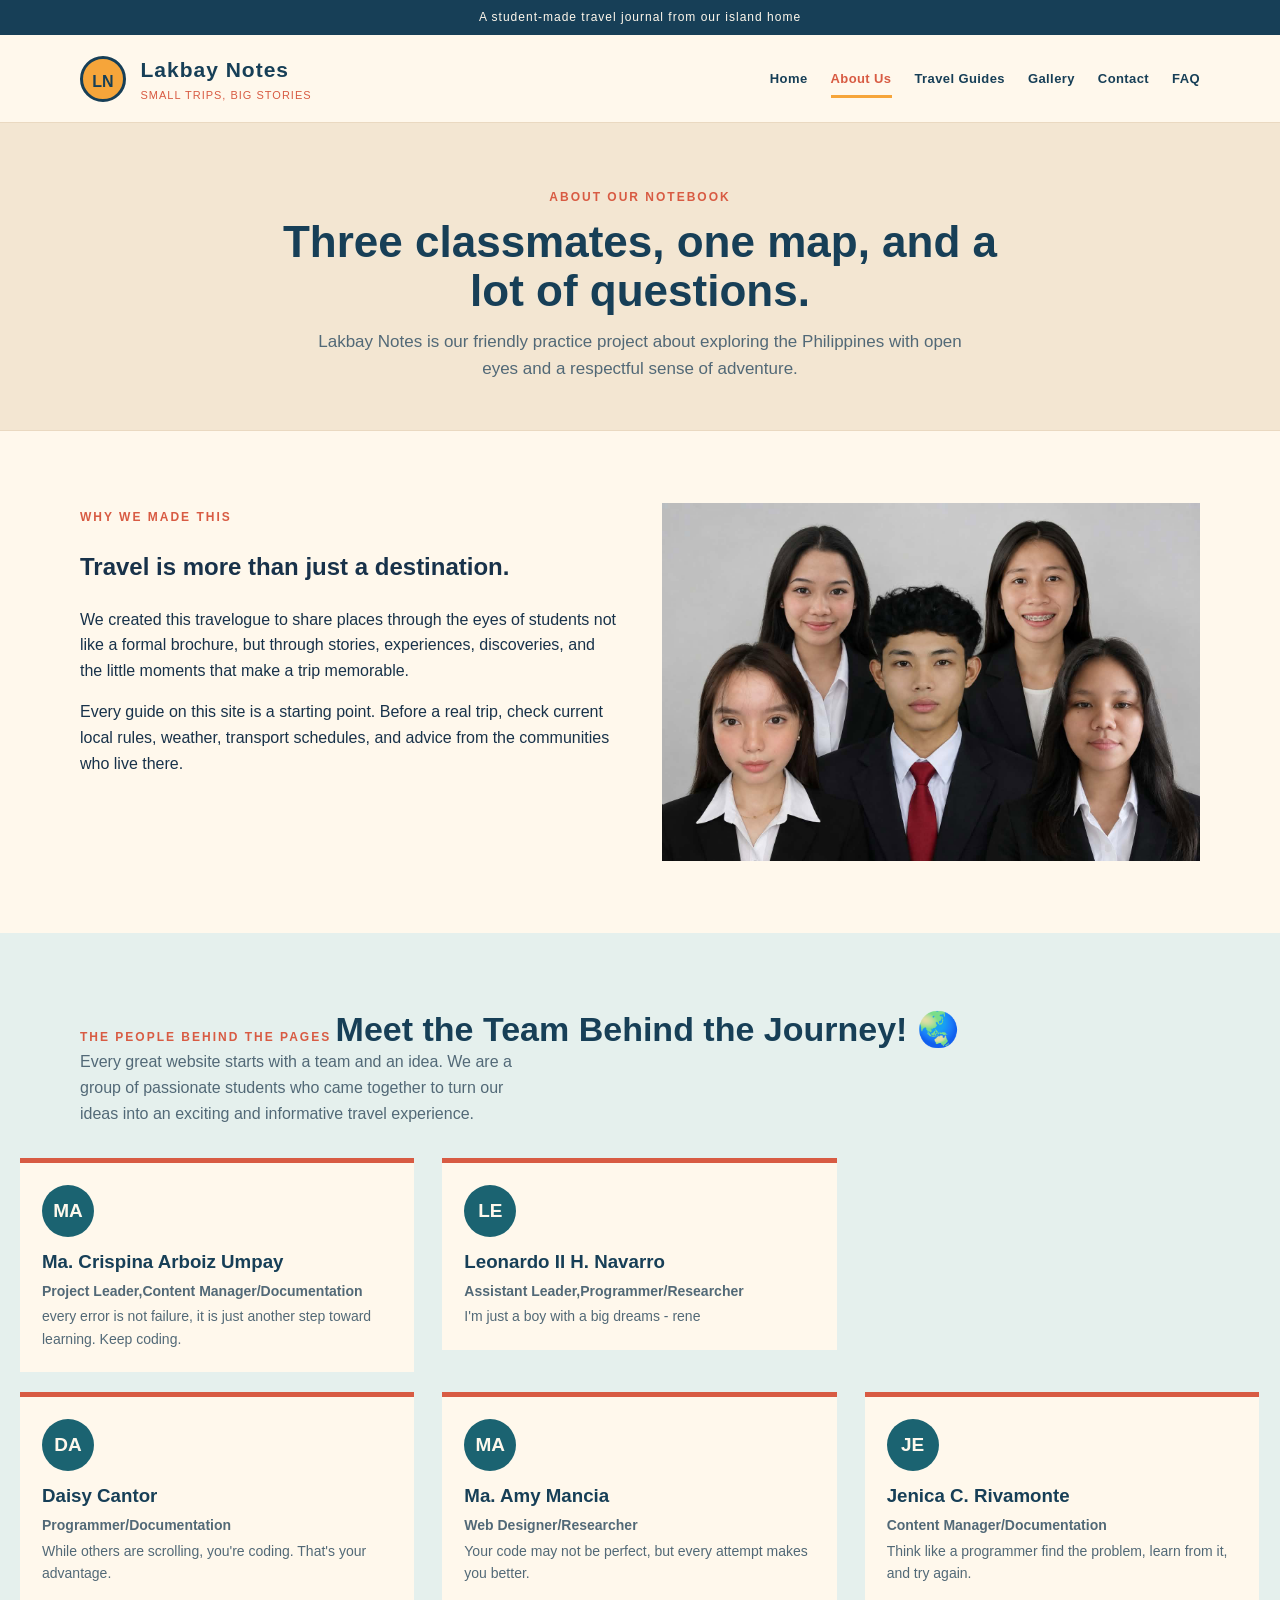
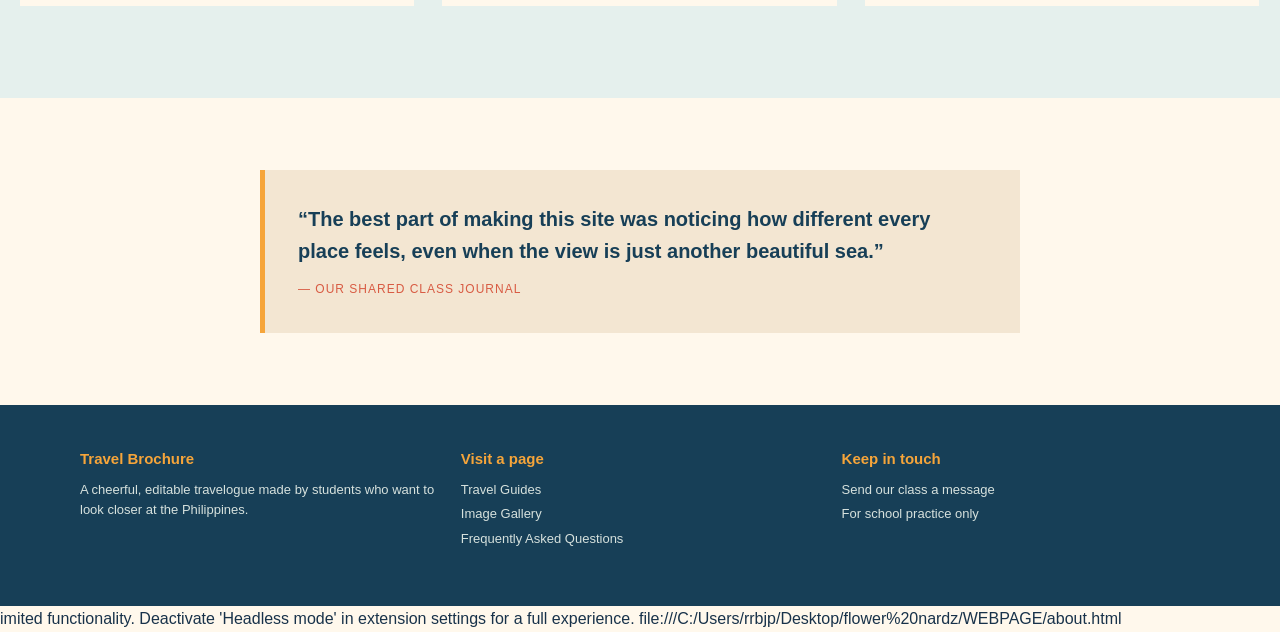
==== about.html @ 90bbcb5c "Add files via upload" ====
<!DOCTYPE html>
<html lang="en">
<head>
  <meta charset="UTF-8">
  <meta name="viewport" content="width=device-width, initial-scale=1.0">
  <title>About Us | Lakbay Notes</title>
  <link rel="stylesheet" href="style.css">
  <link rel="icon" href="favicon.svg">
</head>
<body>
  <div class="top-strip">A student-made travel journal from our island home</div>
  <header class="site-header">
    <div class="header-inner">
      <a class="brand" href="index.html">
        <span class="brand-mark">LN</span>
        <span class="brand-copy"><span class="brand-name">Lakbay Notes</span><span class="brand-tagline">small trips, big stories</span></span>
      </a>
      <button class="menu-button" id="menu-button" type="button">Menu</button>
      <nav class="main-nav" id="main-nav" aria-label="Main navigation">
        <a href="index.html">Home</a><a href="about.html">About Us</a><a href="destinations.html">Travel Guides</a><a href="gallery.html">Gallery</a><a href="contact.html">Contact</a><a href="faq.html">FAQ</a>
      </nav>
    </div>
  </header>

  <main>
    <section class="page-intro">
      <span class="page-kicker">About our notebook</span>
      <h1>Three classmates, one map, and a lot of questions.</h1>
      <p>Lakbay Notes is our friendly practice project about exploring the Philippines with open eyes and a respectful sense of adventure.</p>
    </section>

    <section class="section">
      <div class="two-column">
        <div class="column">
          <span class="eyebrow">Why we made this</span>
          <h2>Travel is more than just a destination.</h2>
          <p>We created this travelogue to share places through the eyes of students not like a formal brochure, but through stories, experiences, discoveries, and the little moments that make a trip memorable.</p>
          <p>Every guide on this site is a starting point. Before a real trip, check current local rules, weather, transport schedules, and advice from the communities who live there.</p>
        </div>
        <div class="column">
          <!-- Students: replace this starter URL with a local photo such as images/photo5.jpg. -->
          <img src="g6.jpg" alt="Friends sitting together outdoors and sharing a travel conversation">
        </div>
      </div>
    </section>

    <section class="section section-tint">
      <div class="section-heading">
        <span class="eyebrow">The people behind the pages</span>
        <h2>Meet the Team Behind the Journey! 🌏</h2>
        <p>Every great website starts with a team and an idea. We are a group of passionate students who came together to turn our ideas into an exciting and informative travel experience.</p>
      </div>
      <div class="team-card">
        <span class="initial">MA</span>
        <h3>Ma. Crispina Arboiz Umpay</h3>
        <p><strong>Project Leader,Content Manager/Documentation</strong></p>
        <p>every error is not failure, it is just another step toward learning. Keep coding.</p>
      </div>
      <div class="team-card">
        <span class="initial">LE</span>
        <h3>Leonardo II H. Navarro</h3>
        <p><strong>Assistant Leader,Programmer/Researcher</strong></p>
        <p>I'm just a boy with a big dreams - rene</p>
      </div>
      <div class="team-card">
        <span class="initial">DA</span>
        <h3>Daisy Cantor</h3>
        <p><strong>Programmer/Documentation</strong></p>
        <p>While others are scrolling, you're coding. That's your advantage.</p>
      </div>
      <div class="team-card">
        <span class="initial">MA</span>
        <h3>Ma. Amy Mancia </h3>
        <p><strong>Web Designer/Researcher</strong></p>
        <p>Your code may not be perfect, but every attempt makes you better.</p>
      </div>
      <div class="team-card">
        <span class="initial">JE</span>
        <h3>Jenica C. Rivamonte</h3>
        <p><strong>Content Manager/Documentation</strong></p>
        <p>Think like a programmer find the problem, learn from it, and try again.</p>
      </div>
    </section>

    <section class="section">
      <div class="quote">“The best part of making this site was noticing how different every place feels, even when the view is just another beautiful sea.”<span>— our shared class journal</span></div>
    </section>
  </main>

  <footer class="site-footer">
    <div class="footer-columns">
      <div class="footer-column"><h3>Travel Brochure</h3><p>A cheerful, editable travelogue made by students who want to look closer at the Philippines.</p></div>
      <div class="footer-column"><h3>Visit a page</h3><a href="destinations.html">Travel Guides</a><a href="gallery.html">Image Gallery</a><a href="faq.html">Frequently Asked Questions</a></div>
      <div class="footer-column"><h3>Keep in touch</h3><p><a href="contact.html">Send our class a message</a></p><p>For school practice only</p></div>
    </div>
  </footer>
  <script src="script.js"></script>
</body>
</html>imited functionality. Deactivate 'Headless mode' in extension settings for a full experience.




file:///C:/Users/rrbjp/Desktop/flower%20nardz/WEBPAGE/about.html
---- style.css ----
/* 
  Philippines Travelogue
  This stylesheet is intentionally simple so students can edit colors,
  spacing, and layout while practicing basic CSS selectors.
*/

* {
  box-sizing: border-box;
}

body {
  margin: 0;
  background: #fff8ec;
  color: #18324a;
  font-family: Arial, Helvetica, sans-serif;
  line-height: 1.6;
}

img {
  max-width: 100%;
  display: block;
}

a {
  color: #1b6371;
}

a:hover {
  color: #d85b43;
}

.top-strip {
  background: #173f57;
  color: #fff8ec;
  padding: 8px 20px;
  text-align: center;
  font-size: 12px;
  letter-spacing: 1px;
}

.site-header {
  background: #fff8ec;
  border-bottom: 1px solid #ead9c1;
  padding: 18px 22px;
}

.header-inner,
.main-content,
.site-footer-inner {
  max-width: 1120px;
  margin: 0 auto;
}

.header-inner:after,
.main-content:after,
.site-footer-inner:after,
.footer-columns:after,
.two-column:after {
  content: "";
  display: table;
  clear: both;
}

.brand {
  float: left;
  display: block;
  text-decoration: none;
  color: #173f57;
}

.brand-mark {
  display: inline-block;
  width: 46px;
  height: 46px;
  margin-right: 10px;
  border-radius: 50%;
  background: #f6a53a;
  color: #173f57;
  font-weight: bold;
  line-height: 46px;
  text-align: center;
  vertical-align: middle;
  border: 3px solid #173f57;
}

.brand-copy {
  display: inline-block;
  vertical-align: middle;
}

.brand-name {
  display: block;
  font-size: 21px;
  font-weight: bold;
  letter-spacing: 1px;
}

.brand-tagline {
  display: block;
  color: #d85b43;
  font-size: 11px;
  letter-spacing: 1px;
  text-transform: uppercase;
}

.menu-button {
  display: none;
  float: right;
  margin-top: 4px;
  padding: 8px 11px;
  border: 1px solid #173f57;
  background: #fff8ec;
  color: #173f57;
  font-weight: bold;
  cursor: pointer;
}

.main-nav {
  float: right;
  margin-top: 12px;
}

.main-nav a {
  display: inline-block;
  margin-left: 23px;
  color: #173f57;
  text-decoration: none;
  font-size: 13px;
  font-weight: bold;
  letter-spacing: .4px;
}

.main-nav a:hover,
.main-nav a.active {
  color: #d85b43;
}

.main-nav a.active {
  border-bottom: 3px solid #f6a53a;
  padding-bottom: 5px;
}

.page-intro {
  padding: 60px 20px 48px;
  background: #f3e6d2;
  text-align: center;
  border-bottom: 1px solid #ead9c1;
}

.page-kicker {
  color: #d85b43;
  font-size: 12px;
  font-weight: bold;
  letter-spacing: 2px;
  text-transform: uppercase;
}

.page-intro h1 {
  max-width: 740px;
  margin: 8px auto 12px;
  color: #173f57;
  font-size: 44px;
  line-height: 1.12;
}

.page-intro p {
  max-width: 650px;
  margin: 0 auto;
  color: #526977;
  font-size: 17px;
}

.hero {
  position: relative;
  min-height: 560px;
  background-color: #265e69;
  overflow: hidden;
}

.hero-image {
  position: absolute;
  z-index: 0;
  width: 100%;
  height: 100%;
  object-fit: cover;
  object-position: center;
}

.hero:before {
  content: "";
  position: absolute;
  top: 0;
  right: 0;
  bottom: 0;
  left: 0;
  background: rgba(17, 54, 70, .58);
  z-index: 1;
}

.hero-content {
  position: relative;
  z-index: 2;
  max-width: 1120px;
  margin: 0 auto;
  padding: 130px 30px 120px;
  color: #fff8ec;
}

.hero-label {
  display: inline-block;
  padding: 6px 10px;
  background: #f6a53a;
  color: #173f57;
  font-size: 12px;
  font-weight: bold;
  letter-spacing: 1px;
  text-transform: uppercase;
}

.hero h1 {
  max-width: 700px;
  margin: 18px 0 14px;
  font-size: 64px;
  line-height: 1.02;
}

.hero p {
  max-width: 540px;
  margin: 0 0 27px;
  font-size: 18px;
}

.button {
  display: inline-block;
  padding: 11px 20px;
  border: 2px solid #f6a53a;
  background: #f6a53a;
  color: #173f57;
  text-decoration: none;
  font-size: 13px;
  font-weight: bold;
}

.button:hover {
  background: #ffd477;
  border-color: #ffd477;
  color: #173f57;
}

.button-light {
  margin-left: 9px;
  border-color: #fff8ec;
  background: transparent;
  color: #fff8ec;
}

.button-light:hover {
  background: #fff8ec;
  border-color: #fff8ec;
  color: #173f57;
}

.section {
  padding: 72px 20px;
}

.section-tint {
  background: #e5f0ed;
}

.section-heading {
  max-width: 1120px;
  margin: 0 auto 32px;
}

.section-heading h2 {
  display: inline-block;
  margin: 5px 30px 0 0;
  color: #173f57;
  font-size: 34px;
  line-height: 1.15;
}

.section-heading p {
  display: inline-block;
  max-width: 450px;
  margin: 0;
  color: #526977;
  vertical-align: bottom;
}

.eyebrow {
  color: #d85b43;
  font-size: 12px;
  font-weight: bold;
  letter-spacing: 2px;
  text-transform: uppercase;
}

.feature-card {
  display: inline-block;
  width: 31.8%;
  margin: 0 1.9% 20px 0;
  vertical-align: top;
  background: #fff8ec;
  border: 1px solid #e5d3ba;
}

.feature-card:last-child {
  margin-right: 0;
}

.feature-card img {
  width: 100%;
  height: 210px;
  object-fit: cover;
}

.feature-card-content {
  padding: 20px;
}

.feature-card h3 {
  margin: 0 0 7px;
  color: #173f57;
  font-size: 22px;
}

.feature-card p {
  margin: 0 0 14px;
  color: #526977;
  font-size: 14px;
}

.text-link {
  color: #d85b43;
  font-size: 13px;
  font-weight: bold;
  text-decoration: none;
}

.text-link:hover {
  text-decoration: underline;
}

.two-column {
  max-width: 1120px;
  margin: 0 auto;
}

.two-column .column {
  float: left;
  width: 48%;
  margin-right: 4%;
}

.two-column .column:last-child {
  margin-right: 0;
}

.note-card {
  padding: 30px;
  background: #f6a53a;
  color: #173f57;
}

.note-card h2,
.note-card h3 {
  margin-top: 0;
  line-height: 1.2;
}

.note-card p {
  margin-bottom: 0;
}

.check-list {
  margin: 20px 0 0;
  padding: 0;
  list-style: none;
}

.check-list li {
  margin-bottom: 13px;
  padding-left: 25px;
  position: relative;
}

.check-list li:before {
  content: "•";
  position: absolute;
  left: 4px;
  color: #d85b43;
  font-size: 22px;
  line-height: 20px;
}

.stats-strip {
  padding: 34px 20px;
  background: #173f57;
  color: #fff8ec;
  text-align: center;
}

.stat {
  display: inline-block;
  width: 24%;
  padding: 0 15px;
  vertical-align: top;
}

.stat strong {
  display: block;
  color: #f6a53a;
  font-size: 31px;
}

.stat span {
  color: #d6e1dd;
  font-size: 12px;
  letter-spacing: .5px;
}

.guide-row {
  display: inline-block;
  width: 48%;
  margin: 0 3.3% 26px 0;
  vertical-align: top;
  background: #fff8ec;
  border-left: 5px solid #f6a53a;
  border-bottom: 1px solid #ead9c1;
}

.guide-row:nth-child(even) {
  margin-right: 0;
}

.guide-row img {
  float: left;
  width: 37%;
  height: 190px;
  object-fit: cover;
}

.guide-copy {
  float: left;
  width: 63%;
  padding: 18px;
}

.guide-copy h3 {
  margin: 0 0 5px;
  color: #173f57;
  font-size: 22px;
}

.guide-copy p {
  margin: 0 0 10px;
  color: #526977;
  font-size: 13px;
}

.tag {
  display: inline-block;
  padding: 3px 8px;
  background: #e5f0ed;
  color: #1b6371;
  font-size: 11px;
  font-weight: bold;
  letter-spacing: .5px;
  text-transform: uppercase;
}

.gallery-item {
  display: inline-block;
  width: 31.8%;
  margin: 0 1.9% 25px 0;
  vertical-align: top;
  cursor: pointer;
}

.gallery-item:nth-child(3n) {
  margin-right: 0;
}

.gallery-item img {
  width: 100%;
  height: 240px;
  object-fit: cover;
  border: 7px solid #fff8ec;
  outline: 1px solid #e5d3ba;
}

.gallery-item p {
  margin: 9px 0 0;
  color: #526977;
  font-size: 13px;
  text-align: center;
}

.gallery-message,
.form-message {
  display: none;
  margin: 18px 0 0;
  padding: 13px 16px;
  background: #e5f0ed;
  border-left: 4px solid #1b6371;
  color: #173f57;
  font-weight: bold;
}

.team-card {
  display: inline-block;
  width: 31.8%;
  margin: 0 1.9% 20px 0;
  padding: 22px;
  background: #fff8ec;
  border-top: 5px solid #d85b43;
  vertical-align: top;
}

.team-card:last-child {
  margin-right: 0;
}

.initial {
  display: inline-block;
  width: 52px;
  height: 52px;
  margin-bottom: 10px;
  border-radius: 50%;
  background: #1b6371;
  color: #fff8ec;
  font-size: 19px;
  font-weight: bold;
  line-height: 52px;
  text-align: center;
}

.team-card h3 {
  margin: 0;
  color: #173f57;
}

.team-card p {
  margin: 3px 0 0;
  color: #526977;
  font-size: 14px;
}

.form-card {
  max-width: 730px;
  margin: 0 auto;
  padding: 30px;
  background: #fff8ec;
  border: 1px solid #e5d3ba;
}

.form-row {
  margin-bottom: 17px;
}

.form-row label {
  display: block;
  margin-bottom: 5px;
  color: #173f57;
  font-size: 13px;
  font-weight: bold;
}

.form-row input,
.form-row textarea,
.form-row select {
  width: 100%;
  padding: 11px 12px;
  border: 1px solid #c7bda9;
  border-radius: 0;
  background: #fffdf7;
  color: #18324a;
  font-family: Arial, Helvetica, sans-serif;
  font-size: 14px;
}

.form-row textarea {
  min-height: 135px;
  resize: vertical;
}

.form-row input:focus,
.form-row textarea:focus,
.form-row select:focus {
  outline: 2px solid #f6a53a;
  border-color: #173f57;
}

.faq-list {
  max-width: 830px;
  margin: 0 auto;
}

.faq-item {
  margin-bottom: 12px;
  border-bottom: 1px solid #d5c7b0;
}

.faq-question {
  width: 100%;
  padding: 18px 38px 18px 0;
  border: 0;
  background: transparent;
  color: #173f57;
  font-family: Arial, Helvetica, sans-serif;
  font-size: 17px;
  font-weight: bold;
  text-align: left;
  cursor: pointer;
  position: relative;
}

.faq-question:after {
  content: "+";
  position: absolute;
  right: 5px;
  color: #d85b43;
  font-size: 23px;
  font-weight: normal;
}

.faq-question.open:after {
  content: "−";
}

.faq-answer {
  display: none;
  padding: 0 40px 18px 0;
  color: #526977;
}

.faq-answer.open {
  display: block;
}

.quote {
  max-width: 760px;
  margin: 0 auto;
  padding: 33px;
  border-left: 5px solid #f6a53a;
  background: #f3e6d2;
  color: #173f57;
  font-size: 20px;
  font-weight: bold;
}

.quote span {
  display: block;
  margin-top: 13px;
  color: #d85b43;
  font-size: 12px;
  font-weight: normal;
  letter-spacing: 1px;
  text-transform: uppercase;
}

.site-footer {
  padding: 42px 20px 22px;
  background: #173f57;
  color: #d6e1dd;
}

.footer-columns {
  max-width: 1120px;
  margin: 0 auto 30px;
}

.footer-column {
  float: left;
  width: 32%;
  margin-right: 2%;
}

.footer-column:last-child {
  margin-right: 0;
}

.footer-column h3 {
  margin: 0 0 9px;
  color: #f6a53a;
  font-size: 15px;
}

.footer-column p,
.footer-column a {
  margin: 0;
  color: #d6e1dd;
  font-size: 13px;
}

.footer-column a {
  display: block;
  margin-bottom: 4px;
  text-decoration: none;
}

.footer-column a:hover {
  color: #f6a53a;
}

.copyright {
  max-width: 1120px;
  margin: 0 auto;
  padding-top: 19px;
  border-top: 1px solid #356074;
  color: #a9c1bd;
  font-size: 12px;
}

@media (max-width: 760px) {
  .site-header {
    padding: 14px 17px;
  }

  .menu-button {
    display: block;
  }

  .main-nav {
    display: none;
    float: none;
    clear: both;
    padding-top: 15px;
  }

  .main-nav.open {
    display: block;
  }

  .main-nav a {
    display: block;
    margin: 0;
    padding: 9px 0;
    border-bottom: 1px solid #ead9c1;
  }

  .main-nav a.active {
    padding-bottom: 9px;
  }

  .hero {
    min-height: 520px;
  }

  .hero-content {
    padding: 105px 22px 90px;
  }

  .hero h1 {
    font-size: 44px;
  }

  .hero p {
    font-size: 16px;
  }

  .button-light {
    margin: 12px 0 0;
  }

  .page-intro {
    padding: 44px 20px 36px;
  }

  .page-intro h1 {
    font-size: 35px;
  }

  .section {
    padding: 48px 17px;
  }

  .section-heading h2 {
    display: block;
    margin-right: 0;
    font-size: 29px;
  }

  .feature-card,
  .team-card,
  .guide-row,
  .gallery-item {
    display: block;
    width: 100%;
    margin: 0 0 20px;
  }

  .guide-row img,
  .guide-copy {
    float: none;
    width: 100%;
  }

  .guide-row img {
    height: 205px;
  }

  .two-column .column {
    float: none;
    width: 100%;
    margin: 0 0 25px;
  }

  .two-column .column:last-child {
    margin-bottom: 0;
  }

  .stat {
    width: 49%;
    margin-bottom: 20px;
  }

  .stat:nth-last-child(-n+2) {
    margin-bottom: 0;
  }

  .footer-column {
    float: none;
    width: 100%;
    margin: 0 0 24px;
  }

  .footer-column:last-child {
    margin-bottom: 0;
  }

  .form-card {
    padding: 21px;
  }

  .quote {
    padding: 24px;
    font-size: 17px;
  }
}
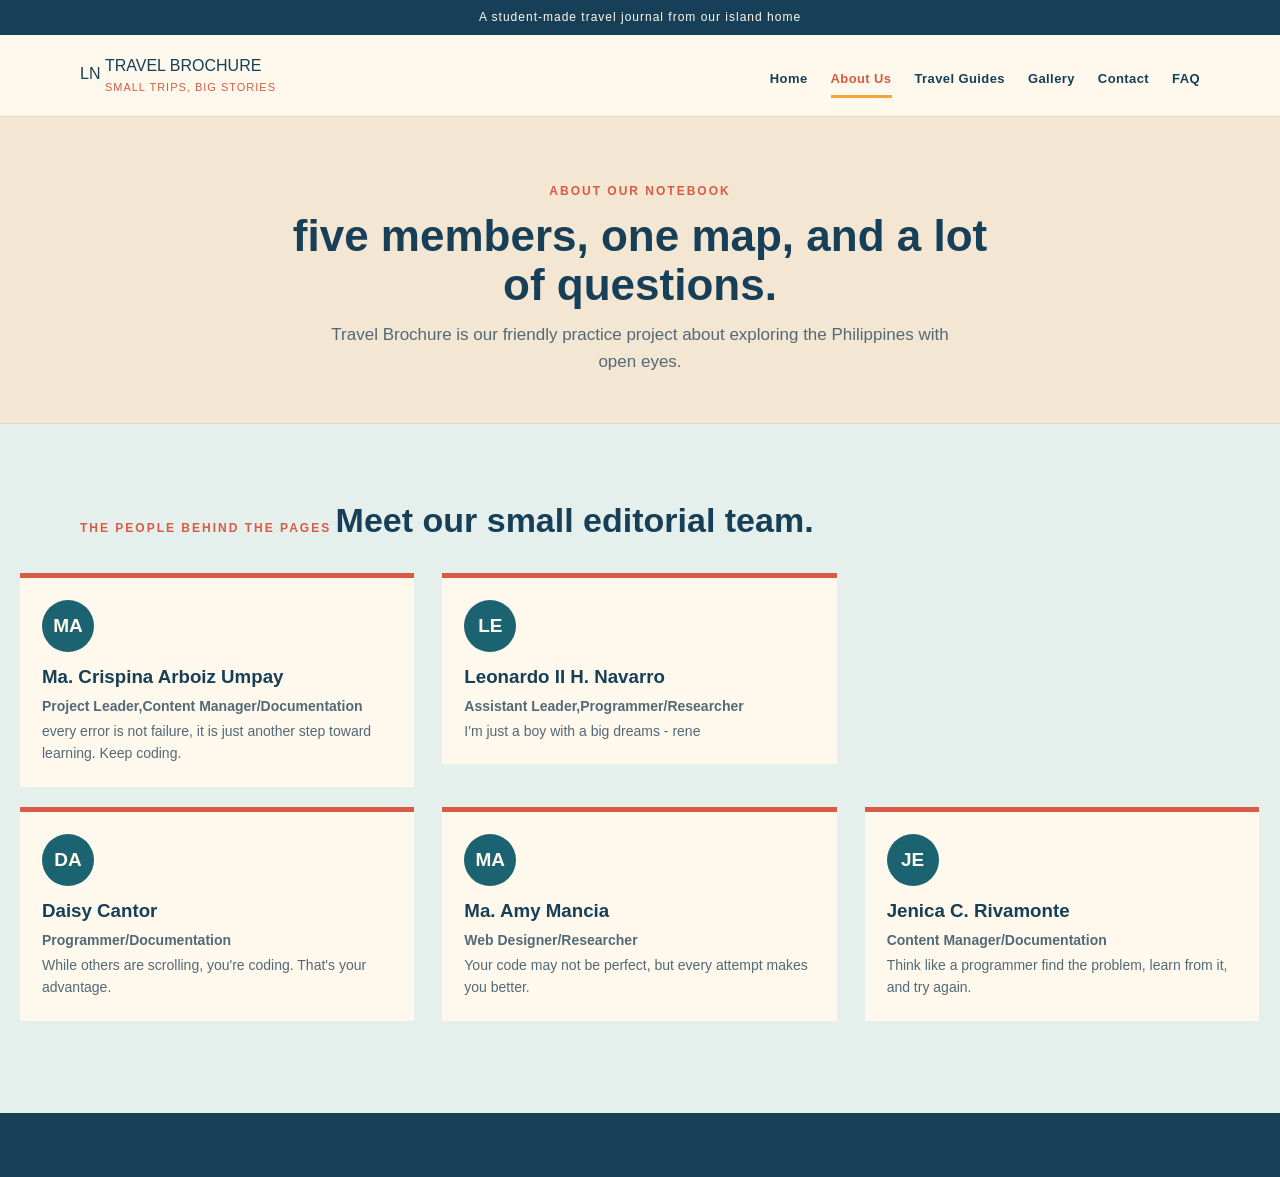
==== commit d6978a4a: "Update about1.html" ====
--- a/about.html
+++ b/about.html
@@ -12,12 +12,12 @@
   <header class="site-header">
     <div class="header-inner">
       <a class="brand" href="index.html">
-        <span class="brand-mark">LN</span>
-        <span class="brand-copy"><span class="brand-name">Lakbay Notes</span><span class="brand-tagline">small trips, big stories</span></span>
+        <span class="brand-mark-big">LN</span>
+        <span class="brand-copy"><span class="brand-name-big">TRAVEL BROCHURE</span><span class="brand-tagline">small trips, big stories</span></span>
       </a>
       <button class="menu-button" id="menu-button" type="button">Menu</button>
       <nav class="main-nav" id="main-nav" aria-label="Main navigation">
-        <a href="index.html">Home</a><a href="about.html">About Us</a><a href="destinations.html">Travel Guides</a><a href="gallery.html">Gallery</a><a href="contact.html">Contact</a><a href="faq.html">FAQ</a>
+        <a href="index.html">Home</a><a href="about.html" class="active">About Us</a><a href="destinations.html">Travel Guides</a><a href="gallery.html">Gallery</a><a href="contact.html">Contact</a><a href="faq.html">FAQ</a>
       </nav>
     </div>
   </header>
@@ -25,32 +25,17 @@
   <main>
     <section class="page-intro">
       <span class="page-kicker">About our notebook</span>
-      <h1>Three classmates, one map, and a lot of questions.</h1>
-      <p>Lakbay Notes is our friendly practice project about exploring the Philippines with open eyes and a respectful sense of adventure.</p>
-    </section>
-
-    <section class="section">
-      <div class="two-column">
-        <div class="column">
-          <span class="eyebrow">Why we made this</span>
-          <h2>Travel is more than just a destination.</h2>
-          <p>We created this travelogue to share places through the eyes of students not like a formal brochure, but through stories, experiences, discoveries, and the little moments that make a trip memorable.</p>
-          <p>Every guide on this site is a starting point. Before a real trip, check current local rules, weather, transport schedules, and advice from the communities who live there.</p>
-        </div>
-        <div class="column">
-          <!-- Students: replace this starter URL with a local photo such as images/photo5.jpg. -->
-          <img src="g6.jpg" alt="Friends sitting together outdoors and sharing a travel conversation">
-        </div>
-      </div>
+      <h1 class="huge-title">five members, one map, and a lot of questions.</h1>
+      <p>Travel Brochure is our friendly practice project about exploring the Philippines with open eyes.</p>
     </section>
 
     <section class="section section-tint">
       <div class="section-heading">
         <span class="eyebrow">The people behind the pages</span>
-        <h2>Meet the Team Behind the Journey! 🌏</h2>
-        <p>Every great website starts with a team and an idea. We are a group of passionate students who came together to turn our ideas into an exciting and informative travel experience.</p>
+        <h2>Meet our small editorial team.</h2>
       </div>
-      <div class="team-card">
+      <!-- Team Card with Profile Picture Example -->
+       <div class="team-card">
         <span class="initial">MA</span>
         <h3>Ma. Crispina Arboiz Umpay</h3>
         <p><strong>Project Leader,Content Manager/Documentation</strong></p>
@@ -82,24 +67,8 @@
       </div>
     </section>
 
-    <section class="section">
-      <div class="quote">“The best part of making this site was noticing how different every place feels, even when the view is just another beautiful sea.”<span>— our shared class journal</span></div>
-    </section>
-  </main>
-
   <footer class="site-footer">
-    <div class="footer-columns">
-      <div class="footer-column"><h3>Travel Brochure</h3><p>A cheerful, editable travelogue made by students who want to look closer at the Philippines.</p></div>
-      <div class="footer-column"><h3>Visit a page</h3><a href="destinations.html">Travel Guides</a><a href="gallery.html">Image Gallery</a><a href="faq.html">Frequently Asked Questions</a></div>
-      <div class="footer-column"><h3>Keep in touch</h3><p><a href="contact.html">Send our class a message</a></p><p>For school practice only</p></div>
-    </div>
   </footer>
   <script src="script.js"></script>
 </body>
-</html>imited functionality. Deactivate 'Headless mode' in extension settings for a full experience.
-
-
-
-
-file:///C:/Users/rrbjp/Desktop/flower%20nardz/WEBPAGE/about.html
-
+</html>
--- a/style.css
+++ b/style.css
@@ -839,4 +839,51 @@
     padding: 24px;
     font-size: 17px;
   }
-}+  /* --- BIG LOGO, LARGE HEADINGS, AND FAQ STYLES --- */
+
+.brand-mark-big {
+  display: inline-block;
+  width: 65px;
+  height: 65px;
+  margin-right: 12px;
+  border-radius: 50%;
+  background: #f6a53a;
+  color: #173f57;
+  font-size: 24px;
+  font-weight: bold;
+  line-height: 65px;
+  text-align: center;
+  vertical-align: middle;
+  border: 4px solid #173f57;
+}
+
+.brand-name-big {
+  display: block;
+  font-size: 28px;
+  font-weight: bold;
+  letter-spacing: 1.5px;
+  color: #173f57;
+}
+
+.huge-title {
+  font-size: 48px !important;
+  font-weight: bold;
+  line-height: 1.1;
+  text-transform: uppercase;
+}
+
+h1, h2 {
+  letter-spacing: 0.5px;
+}
+
+.faq-answer {
+  display: none;
+  padding: 0 40px 18px 0;
+  color: #526977;
+}
+
+.faq-answer.open {
+  display: block;
+}
+
+}
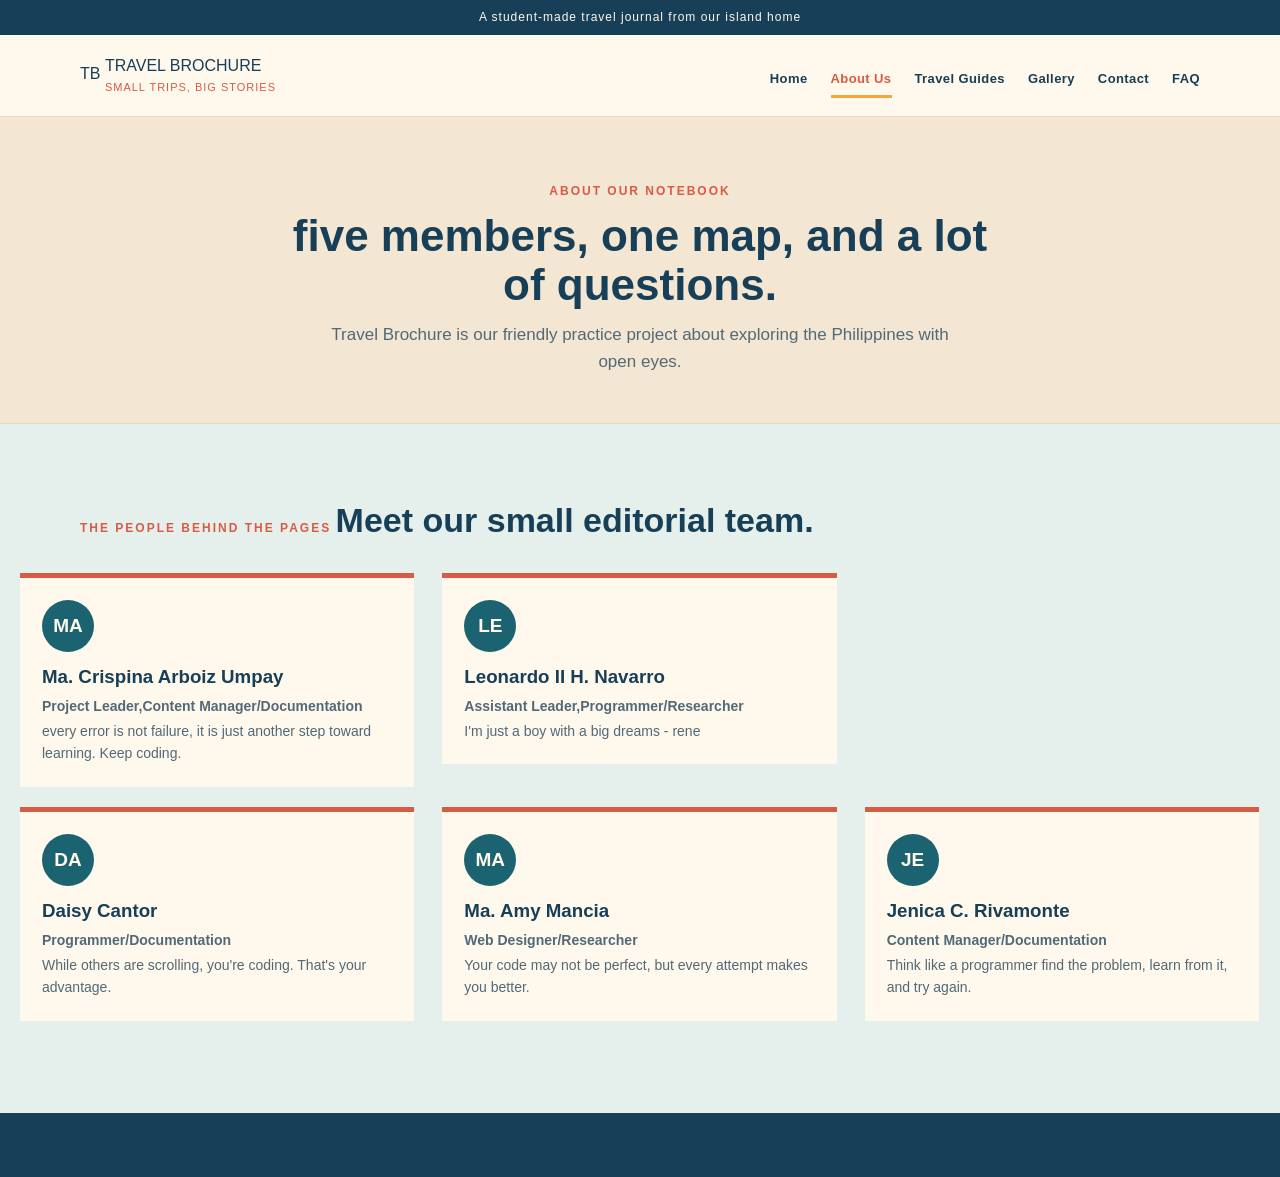
==== commit 07ad98dd: "Update about.html" ====
--- a/about.html
+++ b/about.html
@@ -3,7 +3,7 @@
 <head>
   <meta charset="UTF-8">
   <meta name="viewport" content="width=device-width, initial-scale=1.0">
-  <title>About Us | Lakbay Notes</title>
+  <title>About Us | Travel Brochure</title>
   <link rel="stylesheet" href="style.css">
   <link rel="icon" href="favicon.svg">
 </head>
@@ -12,7 +12,7 @@
   <header class="site-header">
     <div class="header-inner">
       <a class="brand" href="index.html">
-        <span class="brand-mark-big">LN</span>
+        <span class="brand-mark-big">TB</span>
         <span class="brand-copy"><span class="brand-name-big">TRAVEL BROCHURE</span><span class="brand-tagline">small trips, big stories</span></span>
       </a>
       <button class="menu-button" id="menu-button" type="button">Menu</button>
